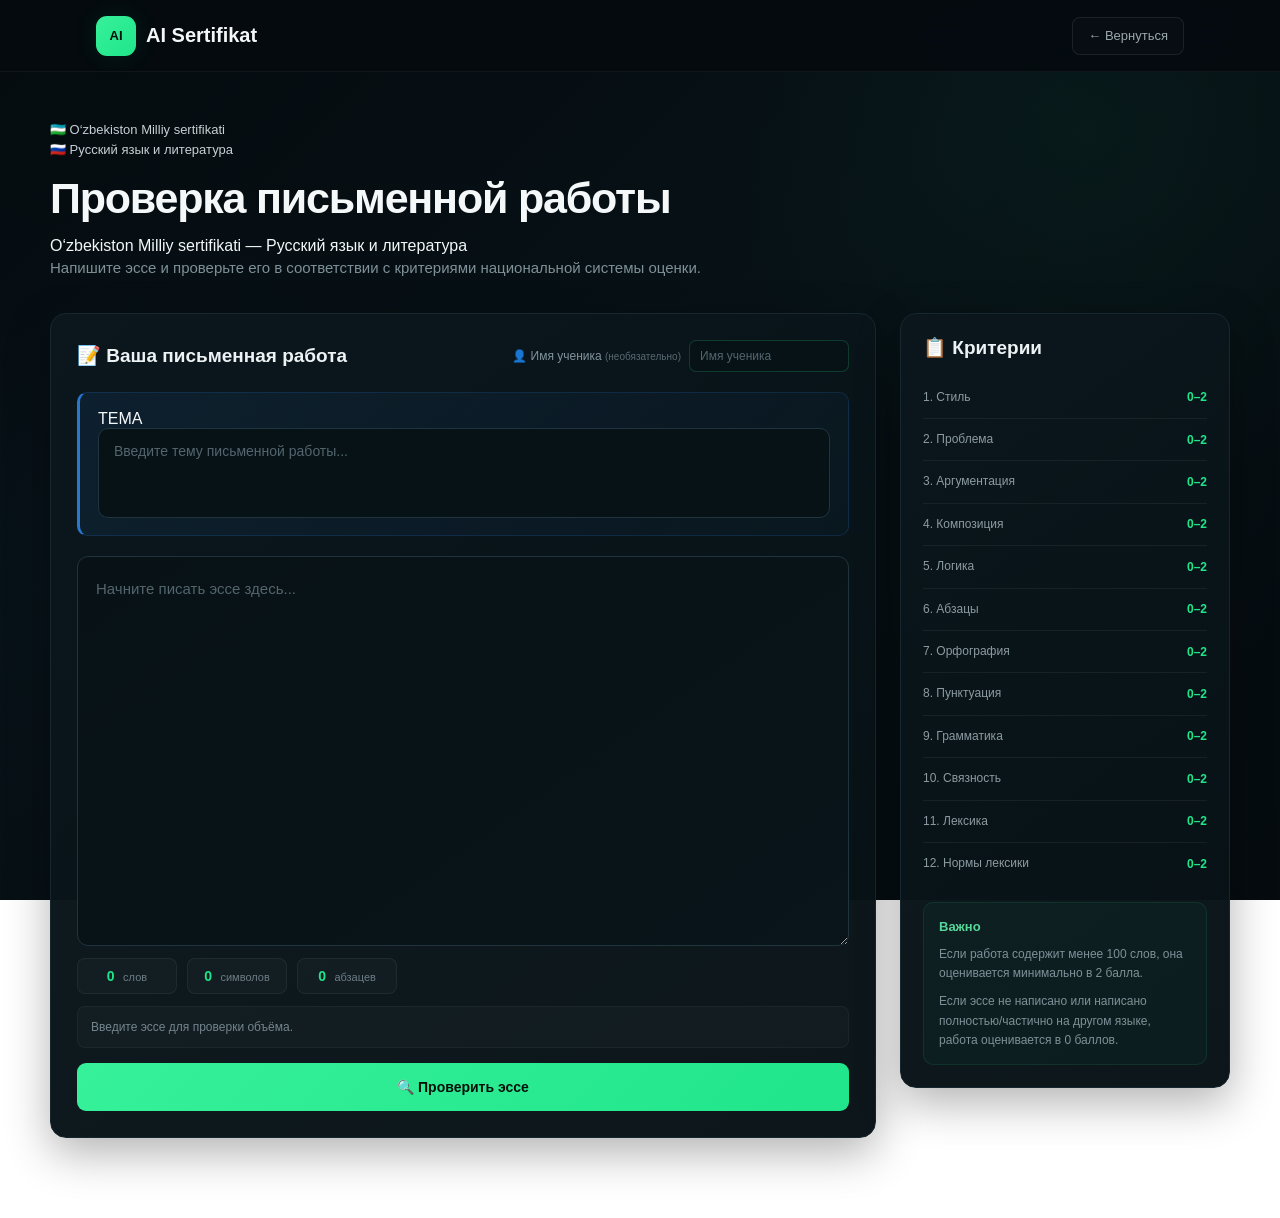
==== frontend/html/rus-esse.html @ bfbdf6fa "Initial AI Sertifikat project" ====
<!DOCTYPE html>
<html lang="ru">

<head>
    <meta charset="UTF-8">
    <meta name="viewport" content="width=device-width, initial-scale=1.0">

    <title>Проверка эссе — Русский язык и литература</title>

    <link rel="stylesheet" href="../css/rus-esse.css">
</head>

<body>

<header class="header">

    <div class="logo">
        <div class="logo-icon">AI</div>
        <span>AI Sertifikat</span>
    </div>

    <a href="index.html" class="back-btn">
        ← Вернуться
    </a>

</header>


<main class="container">

    <!-- ================= TITLE ================= -->

    <section class="page-title">

        <div class="subject-badge">
            🇺🇿 О‘zbekiston Milliy sertifikati
            <br>
            🇷🇺 Русский язык и литература
        </div>

        <h1>Проверка письменной работы</h1>
        <p class="exam-subtitle">
            О‘zbekiston Milliy sertifikati — Русский язык и литература
        </p>

        <p class="subtitle">
            Напишите эссе и проверьте его в соответствии
            с критериями национальной системы оценки.
        </p>

    </section>


    <div class="content">


        <!-- ================= LEFT ================= -->

        <section>

            <div class="card">

                <!-- HEADER -->

                <div class="essay-header">

                    <h2 class="card-title">
                        📝 Ваша письменная работа
                    </h2>

                    <!-- STUDENT NAME -->

                    <div class="student-field">

                        <label for="studentName">
                            👤 Имя ученика
                            <span>(необязательно)</span>
                        </label>

                        <input
                                type="text"
                                id="studentName"
                                placeholder="Имя ученика"
                                maxlength="150"
                        >

                    </div>

                </div>


                <!-- ================= ТЕМА ================= -->

                <div class="topic-box">
                    <label for="essayTopic">ТЕМА</label>

                    <textarea
                            id="essayTopic"
                            class="topic-input"
                            placeholder="Введите тему письменной работы..."
                            rows="2"
                            maxlength="500"
                    ></textarea>
                </div>


                <!-- ================= ESSAY ================= -->

                <textarea
                        id="essayText"
                        placeholder="Начните писать эссе здесь..."
                        maxlength="20000"
                ></textarea>


                <!-- ================= COUNTERS ================= -->

                <div class="counters">

                    <div class="counter">

                        <span id="wordCount">
                            0
                        </span>

                        <small>
                            слов
                        </small>

                    </div>


                    <div class="counter">

                        <span id="charCount">
                            0
                        </span>

                        <small>
                            символов
                        </small>

                    </div>


                    <div class="counter">

                        <span id="paragraphCount">
                            0
                        </span>

                        <small>
                            абзацев
                        </small>

                    </div>

                </div>


                <!-- ================= REQUIREMENT ================= -->

                <div
                        id="wordStatus"
                        class="word-status neutral"
                >
                    Введите эссе для проверки объёма.
                </div>


                <!-- ================= BUTTON ================= -->

                <button
                        class="check-btn"
                        onclick="checkEssay()"
                >
                    🔍 Проверить эссе
                </button>

            </div>


            <!-- ================= RESULT ================= -->

            <div
                    class="card result"
                    id="result"
            >

                <h2 class="card-title">
                    📊 Результат проверки
                </h2>


                <!-- ================= SCORE ================= -->

                <div class="result-score">

                    <div>

                        <div class="score-label">
                            Балл за письменную работу
                        </div>

                        <div class="score-number">

            <span id="totalScore">
                —
            </span>

                            <span class="score-max">
                / 24
            </span>

                        </div>

                        <div class="official-score">

                            <div class="official-score-item">
                                <span>75-балльная шкала</span>
                                <strong id="score75">— / 75</strong>
                            </div>

                            <div class="official-score-item">
                                <span>Уровень</span>
                                <strong id="scoreLevel">—</strong>
                            </div>

                        </div>

                    </div>


                    <div class="success-icon">
                        ✓
                    </div>

                </div>

                <!-- ================= CRITERIA ================= -->

                <div class="criteria-result">

                    <div class="result-item">
                        <span>
                            1. Стиль изложения
                        </span>

                        <strong>
                            — / 2
                        </strong>
                    </div>


                    <div class="result-item">
                        <span>
                            2. Раскрытие проблемы
                        </span>

                        <strong>
                            — / 2
                        </strong>
                    </div>


                    <div class="result-item">
                        <span>
                            3. Аргументация и личное мнение
                        </span>

                        <strong>
                            — / 2
                        </strong>
                    </div>


                    <div class="result-item">
                        <span>
                            4. Композиция
                        </span>

                        <strong>
                            — / 2
                        </strong>
                    </div>


                    <div class="result-item">
                        <span>
                            5. Логика и связность
                        </span>

                        <strong>
                            — / 2
                        </strong>
                    </div>


                    <div class="result-item">
                        <span>
                            6. Абзацное членение
                        </span>

                        <strong>
                            — / 2
                        </strong>
                    </div>


                    <div class="result-item">
                        <span>
                            7. Орфография
                        </span>

                        <strong>
                            — / 2
                        </strong>
                    </div>


                    <div class="result-item">
                        <span>
                            8. Пунктуация
                        </span>

                        <strong>
                            — / 2
                        </strong>
                    </div>


                    <div class="result-item">
                        <span>
                            9. Грамматические нормы
                        </span>

                        <strong>
                            — / 2
                        </strong>
                    </div>


                    <div class="result-item">
                        <span>
                            10. Грамматическая связность
                        </span>

                        <strong>
                            — / 2
                        </strong>
                    </div>


                    <div class="result-item">
                        <span>
                            11. Лексические нормы
                        </span>

                        <strong>
                            — / 2
                        </strong>
                    </div>


                    <div class="result-item">
                        <span>
                            12. Ненормативная / разговорная лексика
                        </span>

                        <strong>
                            — / 2
                        </strong>
                    </div>

                </div>


                <!-- ================= REVIEW ================= -->

                <div class="review-box">

                    <h3>
                        💬 Рецензия
                    </h3>

                    <p id="reviewText">
                        После подключения AI здесь появится
                        подробная рецензия на вашу работу.
                    </p>

                </div>
                <div class="essay-review-section">
                    <h3>📝 Эссе с выделенными ошибками</h3>

                    <div id="highlightedEssay" class="highlighted-essay"></div>
                </div>

                <!-- ================= ERRORS ================= -->

                <div class="errors-section">

                    <h3>
                        ⚠️ Ошибки
                    </h3>

                    <div id="errorsList"></div>

                </div>


                <!-- ================= RECOMMENDATIONS ================= -->

                <div class="recommendations-section">

                    <h3>
                        💡 Рекомендации
                    </h3>

                    <div id="recommendationsList"></div>

                </div>

            </div>

        </section>


        <!-- ================= RIGHT ================= -->

        <aside>

            <div class="card">

                <h2 class="card-title">
                    📋 Критерии
                </h2>


                <div class="criteria">

                    <div class="criterion">
                        <span>1. Стиль</span>
                        <strong>0–2</strong>
                    </div>


                    <div class="criterion">
                        <span>2. Проблема</span>
                        <strong>0–2</strong>
                    </div>


                    <div class="criterion">
                        <span>3. Аргументация</span>
                        <strong>0–2</strong>
                    </div>


                    <div class="criterion">
                        <span>4. Композиция</span>
                        <strong>0–2</strong>
                    </div>


                    <div class="criterion">
                        <span>5. Логика</span>
                        <strong>0–2</strong>
                    </div>


                    <div class="criterion">
                        <span>6. Абзацы</span>
                        <strong>0–2</strong>
                    </div>


                    <div class="criterion">
                        <span>7. Орфография</span>
                        <strong>0–2</strong>
                    </div>


                    <div class="criterion">
                        <span>8. Пунктуация</span>
                        <strong>0–2</strong>
                    </div>


                    <div class="criterion">
                        <span>9. Грамматика</span>
                        <strong>0–2</strong>
                    </div>


                    <div class="criterion">
                        <span>10. Связность</span>
                        <strong>0–2</strong>
                    </div>


                    <div class="criterion">
                        <span>11. Лексика</span>
                        <strong>0–2</strong>
                    </div>


                    <div class="criterion">
                        <span>12. Нормы лексики</span>
                        <strong>0–2</strong>
                    </div>

                </div>


                <!-- ================= INFO ================= -->

                <div class="info-box">

                    <strong>
                        Важно
                    </strong>

                    <p>
                        Если работа содержит менее 100 слов,
                        она оценивается минимально в 2 балла.
                    </p>

                    <p>
                        Если эссе не написано или написано
                        полностью/частично на другом языке,
                        работа оценивается в 0 баллов.
                    </p>

                </div>

            </div>

        </aside>

    </div>

</main>


<script src="../js/rus-esse.js"></script>

</body>

</html>
---- frontend/css/rus-esse.css ----
/* =========================================================
   AI SERTIFIKAT
   RUS TILI ESSE
   O'ZBEKISTON MILLIY SERTIFIKATI
========================================================= */


/* =========================================================
   RESET
========================================================= */

* {
    margin: 0;
    padding: 0;
    box-sizing: border-box;
}


/* =========================================================
   VARIABLES
========================================================= */

:root {

    --bg-main: #050b0f;
    --bg-secondary: #071116;
    --bg-card: #0a171d;
    --bg-card-2: #0c1a20;
    --bg-input: #071217;

    --green: #20e58b;
    --green-light: #36f19a;
    --green-dark: #14bd70;
    --green-soft: rgba(32, 229, 139, 0.08);

    --blue: #2878d0;
    --blue-light: #4b9af0;
    --blue-soft: rgba(40, 120, 208, 0.10);

    --red: #ff5368;
    --red-soft: rgba(255, 83, 104, 0.10);

    --yellow: #e6bd62;
    --yellow-soft: rgba(230, 189, 98, 0.08);

    --text-main: #f4f7f8;
    --text-secondary: #a1afb5;
    --text-muted: #718189;
    --text-dark: #53636a;

    --border: #17272f;
    --border-light: #223841;

    --shadow:
        0 15px 45px rgba(0, 0, 0, 0.30);
}


/* =========================================================
   BODY
========================================================= */

html {
    scroll-behavior: smooth;
}

body {

    min-height: 100vh;

    font-family:
        Inter,
        Arial,
        Helvetica,
        sans-serif;

    color: var(--text-main);

    background:

        radial-gradient(
            circle at 85% 15%,
            rgba(32, 229, 139, 0.045),
            transparent 28%
        ),

        radial-gradient(
            circle at 10% 60%,
            rgba(40, 120, 208, 0.035),
            transparent 30%
        ),

        linear-gradient(
            135deg,
            #050b0f 0%,
            #071116 50%,
            #050b0f 100%
        );

    background-attachment: fixed;
}


/* =========================================================
   HEADER
========================================================= */

.header {

    height: 72px;

    display: flex;

    align-items: center;

    justify-content: space-between;

    padding: 0 7.5%;

    background:
        rgba(5, 11, 15, 0.96);

    border-bottom:
        1px solid rgba(255, 255, 255, 0.05);

    backdrop-filter: blur(14px);

    position: sticky;

    top: 0;

    z-index: 1000;
}


/* =========================================================
   LOGO
========================================================= */

.logo {

    display: flex;

    align-items: center;

    gap: 10px;

    color: var(--text-main);

    font-size: 20px;

    font-weight: 700;

    text-decoration: none;
}


.logo-icon {

    width: 40px;
    height: 40px;

    display: flex;

    align-items: center;
    justify-content: center;

    border-radius: 11px;

    background:
        linear-gradient(
            135deg,
            var(--green-light),
            var(--green)
        );

    color: #03110a;

    font-size: 13px;

    font-weight: 900;

    box-shadow:
        0 0 25px rgba(32, 229, 139, 0.10);
}


/* =========================================================
   BACK BUTTON
========================================================= */

.back-btn {

    height: 38px;

    display: inline-flex;

    align-items: center;

    justify-content: center;

    padding: 0 15px;

    border:
        1px solid rgba(255, 255, 255, 0.08);

    border-radius: 8px;

    color: #9aa9af;

    background:
        rgba(255, 255, 255, 0.015);

    text-decoration: none;

    font-size: 13px;

    transition: all 0.2s ease;
}


.back-btn:hover {

    color: var(--text-main);

    border-color:
        rgba(32, 229, 139, 0.30);

    background:
        rgba(32, 229, 139, 0.04);

    transform: translateY(-1px);
}


/* =========================================================
   MAIN CONTAINER
========================================================= */

.container {

    width: min(
        1180px,
        calc(100% - 48px)
    );

    margin: 0 auto;

    padding-top: 48px;

    padding-bottom: 80px;
}


/* =========================================================
   PAGE TITLE
========================================================= */

.page-title {

    margin-bottom: 32px;
}


/* =========================================================
   BADGE
========================================================= */

.badge,
.subject-badge {

    display: inline-flex;

    flex-direction: column;

    gap: 2px;

    margin-bottom: 15px;

    color: #c6d0d4;

    font-size: 13px;

    font-weight: 500;

    line-height: 1.5;
}


/* =========================================================
   PAGE TITLE H1
========================================================= */

.page-title h1 {

    color: #f5f8f9;

    font-size: clamp(
        34px,
        4vw,
        43px
    );

    line-height: 1.15;

    font-weight: 750;

    letter-spacing: -1.2px;

    margin-bottom: 14px;
}


/* =========================================================
   SUBTITLE
========================================================= */

.page-title .subtitle,
.subtitle {

    max-width: 760px;

    color: #7e9098;

    font-size: 15px;

    line-height: 1.7;
}


/* =========================================================
   CONTENT
========================================================= */

.content {

    display: grid;

    grid-template-columns:
        minmax(0, 1fr)
        330px;

    gap: 24px;

    align-items: start;
}


/* =========================================================
   CARD
========================================================= */

.card {

    background:

        linear-gradient(
            145deg,
            rgba(11, 23, 29, 0.98),
            rgba(7, 17, 22, 0.98)
        );

    border:
        1px solid var(--border);

    border-radius: 16px;

    padding: 26px;

    box-shadow:
        var(--shadow);
}


/* =========================================================
   ESSAY HEADER
========================================================= */

.essay-header {

    display: flex;

    align-items: center;

    justify-content: space-between;

    gap: 20px;

    margin-bottom: 20px;
}


/* =========================================================
   CARD TITLE
========================================================= */

.card-title {

    display: flex;

    align-items: center;

    gap: 8px;

    color: #edf2f4;

    font-size: 19px;

    line-height: 1.3;

    font-weight: 650;
}


/* =========================================================
   STUDENT FIELD
========================================================= */

.student-field {

    display: flex;

    align-items: center;

    gap: 8px;

    flex-shrink: 0;
}


.student-field label {

    color: #82939b;

    font-size: 12px;

    white-space: nowrap;
}


.student-field label span {

    color: #596970;

    font-size: 10px;
}


.student-field input {

    width: 160px;

    height: 32px;

    padding: 0 10px;

    background:
        #071217;

    border:
        1px solid rgba(54, 241, 154, 0.18);

    border-radius: 7px;

    outline: none;

    color: #f4f7f8;

    font-family: inherit;

    font-size: 12px;

    transition: all 0.2s ease;
}


.student-field input::placeholder {

    color: #53656d;
}


.student-field input:hover {

    border-color:
        rgba(54, 241, 154, 0.30);
}


.student-field input:focus {

    border-color:
        var(--green);

    box-shadow:
        0 0 0 3px
        rgba(54, 241, 154, 0.05);
}


/* =========================================================
   TOPIC BOX
========================================================= */

.topic-box {

    position: relative;

    margin-bottom: 20px;

    padding: 17px 18px;

    background:

        linear-gradient(
            135deg,
            rgba(40, 120, 208, 0.10),
            rgba(40, 120, 208, 0.035)
        );

    border:
        1px solid rgba(40, 120, 208, 0.18);

    border-left:
        3px solid var(--blue);

    border-radius: 10px;
}


/* =========================================================
   TOPIC LABEL
========================================================= */

.topic-label {

    margin-bottom: 8px;

    color: #5fa7ed;

    font-size: 10px;

    font-weight: 800;

    letter-spacing: 1px;
}


/* =========================================================
   TOPIC TEXT
========================================================= */

.topic-text {

    color: #c6d0d4;

    font-size: 15px;

    line-height: 1.65;
}


/* =========================================================
   TEXTAREA
========================================================= */

textarea {

    display: block;

    width: 100%;

    min-height: 390px;

    padding: 18px;

    resize: vertical;

    background:

        linear-gradient(
            145deg,
            #071116,
            #09151a
        );

    border:
        1px solid #20343d;

    border-radius: 11px;

    outline: none;

    color: #e8edef;

    font-family:
        Inter,
        Arial,
        Helvetica,
        sans-serif;

    font-size: 15px;

    line-height: 1.8;

    transition:
        border 0.2s ease,
        box-shadow 0.2s ease;
}


textarea::placeholder {

    color: #53656d;
}


textarea:hover {

    border-color:
        #2b4653;
}


textarea:focus {

    border-color:
        rgba(32, 229, 139, 0.55);

    box-shadow:

        0 0 0 3px
        rgba(32, 229, 139, 0.045),

        0 0 25px
        rgba(32, 229, 139, 0.025);
}

/* =========================================================
   TOPIC INPUT — 3 QATOR
========================================================= */

.topic-input {
    width: 100%;
    height: 90px;
    min-height: 90px;
    max-height: 90px;

    padding: 12px 15px;

    resize: none;

    background:
        #071217;

    border:
        1px solid #20343d;

    border-radius: 10px;

    outline: none;

    color: #e8edef;

    font-family:
        Inter,
        Arial,
        Helvetica,
        sans-serif;

    font-size: 14px;

    line-height: 1.55;

    transition:
        border 0.2s ease,
        box-shadow 0.2s ease;
}

.topic-input::placeholder {
    color: #53656d;
}

.topic-input:hover {
    border-color:
        #2b4653;
}

.topic-input:focus {
    border-color:
        rgba(40, 120, 208, 0.75);

    box-shadow:
        0 0 0 3px
        rgba(40, 120, 208, 0.07);
}


/* =========================================================
   COUNTERS
========================================================= */

.counters {

    display: flex;

    align-items: center;

    gap: 10px;

    margin-top: 12px;
}


.counter {

    min-width: 100px;

    padding: 8px 12px;

    background:
        rgba(255, 255, 255, 0.025);

    border:
        1px solid rgba(255, 255, 255, 0.055);

    border-radius: 8px;

    text-align: center;
}


.counter span {

    color: var(--green);

    font-size: 14px;

    font-weight: 700;
}


.counter small {

    margin-left: 4px;

    color: #6c7d84;

    font-size: 11px;
}


/* =========================================================
   WORD STATUS
========================================================= */

.word-status {

    margin-top: 12px;

    padding: 11px 13px;

    border-radius: 8px;

    font-size: 12px;

    line-height: 1.5;
}


.word-status.neutral {

    color: #74858d;

    background:
        rgba(255, 255, 255, 0.025);

    border:
        1px solid rgba(255, 255, 255, 0.04);
}


.word-status.warning {

    color: var(--yellow);

    background:
        var(--yellow-soft);

    border:
        1px solid rgba(230, 189, 98, 0.15);
}


.word-status.success {

    color: #65da9a;

    background:
        rgba(32, 229, 139, 0.045);

    border:
        1px solid rgba(32, 229, 139, 0.11);
}


/* =========================================================
   CHECK BUTTON
========================================================= */

.check-btn {

    width: 100%;

    height: 48px;

    margin-top: 15px;

    border: none;

    border-radius: 9px;

    background:

        linear-gradient(
            135deg,
            var(--green-light),
            var(--green)
        );

    color: #03110a;

    font-family: inherit;

    font-size: 14px;

    font-weight: 750;

    cursor: pointer;

    transition:
        transform 0.2s ease,
        box-shadow 0.2s ease,
        opacity 0.2s ease;
}


.check-btn:hover {

    transform: translateY(-1px);

    box-shadow:
        0 8px 25px
        rgba(32, 229, 139, 0.14);
}


.check-btn:active {

    transform: translateY(0);
}


.check-btn:disabled {

    opacity: 0.55;

    cursor: wait;

    transform: none;

    box-shadow: none;
}


/* =========================================================
   RIGHT CRITERIA CARD
========================================================= */

.content > aside .card {

    padding: 22px;

    position: sticky;

    top: 88px;
}


/* =========================================================
   CRITERIA
========================================================= */

.criteria {

    margin-top: 16px;
}


.criterion {

    display: flex;

    align-items: center;

    justify-content: space-between;

    gap: 12px;

    padding: 12px 0;

    border-bottom:
        1px solid rgba(255, 255, 255, 0.055);
}


.criterion:last-child {

    border-bottom: none;
}


.criterion span {

    color: #8c9ba1;

    font-size: 12px;

    line-height: 1.45;
}


.criterion strong {

    color: var(--green);

    font-size: 12px;

    font-weight: 700;

    white-space: nowrap;
}


/* =========================================================
   INFO BOX
========================================================= */

.info-box {

    margin-top: 18px;

    padding: 14px 15px;

    background:
        rgba(32, 229, 139, 0.035);

    border:
        1px solid rgba(32, 229, 139, 0.10);

    border-radius: 10px;

    color: #7f9198;

    font-size: 12px;

    line-height: 1.6;
}


.info-box strong {

    display: block;

    margin-bottom: 7px;

    color: #55d99b;

    font-size: 13px;
}


.info-box p + p {

    margin-top: 9px;
}


/* =========================================================
   RESULT
========================================================= */

.result {

    display: none;

    margin-top: 24px;
}


.result.show {

    display: block;

    animation:
        resultShow 0.35s ease;
}


@keyframes resultShow {

    from {

        opacity: 0;

        transform:
            translateY(10px);
    }

    to {

        opacity: 1;

        transform:
            translateY(0);
    }
}


/* =========================================================
   RESULT SCORE
========================================================= */

.result-score {

    display: flex;

    align-items: center;

    justify-content: space-between;

    gap: 20px;

    padding: 21px;

    margin-bottom: 16px;

    background:

        linear-gradient(
            135deg,
            rgba(32, 229, 139, 0.09),
            rgba(32, 229, 139, 0.025)
        );

    border:
        1px solid rgba(32, 229, 139, 0.18);

    border-radius: 12px;
}


/* =========================================================
   SCORE LABEL
========================================================= */

.score-label {

    margin-bottom: 5px;

    color: #758982;

    font-size: 13px;
}


/* =========================================================
   SCORE NUMBER
========================================================= */

.score-number {

    color: var(--green);

    font-size: 38px;

    font-weight: 800;

    line-height: 1.1;
}


.score-max {

    color: #647873;

    font-size: 19px;

    font-weight: 500;
}


/* =========================================================
   OFFICIAL SCORE 75
========================================================= */

.official-score {

    display: flex;

    flex-wrap: wrap;

    gap: 10px;

    margin-top: 13px;
}


.official-score-item {

    display: flex;

    flex-direction: column;

    gap: 3px;

    min-width: 120px;

    padding: 8px 11px;

    background:
        rgba(255, 255, 255, 0.025);

    border:
        1px solid rgba(255, 255, 255, 0.055);

    border-radius: 7px;
}


.official-score-item span {

    color: #66777e;

    font-size: 10px;

    text-transform: uppercase;

    letter-spacing: 0.4px;
}


.official-score-item strong {

    color: #dce5e8;

    font-size: 13px;
}


/* =========================================================
   SUCCESS ICON
========================================================= */

.success-icon {

    width: 44px;
    height: 44px;

    display: flex;

    align-items: center;
    justify-content: center;

    border-radius: 50%;

    color: var(--green);

    background:
        rgba(32, 229, 139, 0.08);

    border:
        1px solid rgba(32, 229, 139, 0.15);

    font-size: 22px;

    font-weight: 700;
}


/* =========================================================
   CRITERIA RESULT
========================================================= */

.criteria-result {

    margin-top: 10px;
}


.result-item {

    display: flex;

    align-items: center;

    justify-content: space-between;

    gap: 20px;

    padding: 13px 0;

    border-bottom:
        1px solid #17272f;
}


.result-item:last-child {

    border-bottom: none;
}


.result-item span {

    color: #8b9aa1;

    font-size: 14px;

    line-height: 1.45;
}


.result-item strong {

    color: var(--green);

    font-size: 14px;

    white-space: nowrap;
}


/* =========================================================
   CRITERION REASON
========================================================= */

.criterion-reason {

    margin-top: 10px;

    padding: 10px 12px;

    border-radius: 8px;

    background:
        rgba(255, 255, 255, 0.025);

    border:
        1px solid rgba(255, 255, 255, 0.04);

    color: #91a0a7;

    font-size: 13px;

    line-height: 1.55;
}


/* =========================================================
   REVIEW BOX
========================================================= */

.review-box {

    margin-top: 20px;

    padding: 17px;

    background:
        #0c171c;

    border:
        1px solid #1a2b33;

    border-radius: 11px;
}


.review-box h3 {

    margin-bottom: 9px;

    color: #aab6bb;

    font-size: 15px;
}


.review-box p {

    color: #788990;

    font-size: 13px;

    line-height: 1.7;
}


/* =========================================================
   ERRORS SECTION
========================================================= */

.errors-section,
.errors-box {

    margin-top: 18px;

    padding: 17px;

    background:
        #0c171c;

    border:
        1px solid rgba(255, 83, 104, 0.12);

    border-radius: 11px;
}


.errors-section h3,
.errors-box h3 {

    margin-bottom: 12px;

    color: #d7dfe2;

    font-size: 15px;
}


/* =========================================================
   ERROR ITEM
========================================================= */

.error-item {

    padding: 12px 0;

    border-bottom:
        1px solid rgba(255, 255, 255, 0.055);
}


.error-item:last-child {

    border-bottom: none;
}


.error-type {

    display: inline-block;

    margin-bottom: 6px;

    color: #ff687b;

    font-size: 11px;

    font-weight: 700;

    text-transform: uppercase;
}


.error-fragment {

    color: #ff7b8b;

    font-size: 13px;

    line-height: 1.5;
}


.error-correction {

    margin-top: 4px;

    color: #65da9a;

    font-size: 13px;

    line-height: 1.5;
}


.error-explanation {

    margin-top: 5px;

    color: #7c8c93;

    font-size: 12px;

    line-height: 1.5;
}


/* =========================================================
   ESSAY REVIEW
========================================================= */

.essay-review-section {

    margin-top: 18px;

    padding: 17px;

    background:
        #071116;

    border:
        1px solid rgba(54, 241, 154, 0.08);

    border-radius: 11px;
}


.essay-review-section h3 {

    margin-bottom: 12px;

    color: #e1e8eb;

    font-size: 15px;

    font-weight: 650;
}


/* =========================================================
   HIGHLIGHTED ESSAY
========================================================= */

.highlighted-essay {

    padding: 17px;

    background:
        rgba(255, 255, 255, 0.018);

    border:
        1px solid rgba(255, 255, 255, 0.05);

    border-radius: 9px;

    color: #cbd5d9;

    font-size: 14px;

    line-height: 1.8;

    white-space: pre-wrap;

    word-break: break-word;
}


/* =========================================================
   ESSAY ERROR
========================================================= */

.essay-error {

    color: #ff7777;

    text-decoration-line: underline;

    text-decoration-style: wavy;

    text-decoration-color: #ff3d4f;

    text-decoration-thickness: 2px;

    cursor: pointer;

    background:
        rgba(255, 61, 79, 0.07);

    border-radius: 3px;

    padding: 1px 2px;

    transition: all 0.2s ease;
}


.essay-error:hover {

    color: #ff9b9b;

    background:
        rgba(255, 61, 79, 0.15);
}


/* =========================================================
   ERROR POPUP
========================================================= */

.essay-error-popup {

    position: absolute;

    z-index: 9999;

    width: 270px;

    padding: 12px 14px;

    background:
        #0b171d;

    border:
        1px solid rgba(255, 61, 79, 0.35);

    border-radius: 9px;

    box-shadow:
        0 10px 30px
        rgba(0, 0, 0, 0.45);

    font-size: 13px;
}


.popup-wrong {

    margin-bottom: 5px;

    color: #ff7777;
}


.popup-correct {

    margin-bottom: 5px;

    color: #65d99a;
}


.popup-explanation {

    color: #8fa0a8;

    font-size: 12px;

    line-height: 1.45;
}


/* =========================================================
   RECOMMENDATIONS
========================================================= */

.recommendations-section {

    margin-top: 18px;

    padding: 16px;

    border-radius: 10px;

    background:
        #071116;

    border:
        1px solid rgba(54, 241, 154, 0.10);
}


.recommendations-section h3 {

    margin-bottom: 9px;

    color: #e1e8eb;

    font-size: 15px;

    font-weight: 650;
}


.recommendation-item {

    padding: 6px 0;

    color: #8fa0a8;

    font-size: 13px;

    line-height: 1.55;
}


/* =========================================================
   SCROLLBAR
========================================================= */

::-webkit-scrollbar {

    width: 9px;
}


::-webkit-scrollbar-track {

    background:
        #071015;
}


::-webkit-scrollbar-thumb {

    background:
        #20343e;

    border-radius: 20px;
}


::-webkit-scrollbar-thumb:hover {

    background:
        #2d4855;
}


/* =========================================================
   TEXT SELECTION
========================================================= */

::selection {

    background:
        rgba(32, 229, 139, 0.25);

    color:
        #eafff5;
}


/* =========================================================
   RESPONSIVE — TABLET
========================================================= */

@media (max-width: 950px) {

    .header {

        padding: 0 5%;
    }

    .container {

        width:
            calc(100% - 32px);

        padding-top: 36px;
    }

    .content {

        grid-template-columns: 1fr;
    }

    .content > aside .card {

        position: static;
    }

    .criteria {

        display: grid;

        grid-template-columns:
            repeat(2, 1fr);

        column-gap: 25px;
    }
}


/* =========================================================
   RESPONSIVE — MOBILE
========================================================= */

@media (max-width: 650px) {

    .header {

        height: 62px;

        padding:
            0 16px;
    }

    .logo {

        font-size: 17px;
    }

    .logo-icon {

        width: 34px;
        height: 34px;

        border-radius: 9px;
    }

    .back-btn {

        height: 34px;

        padding:
            0 10px;

        font-size: 11px;
    }

    .container {

        width:
            calc(100% - 24px);

        padding-top: 28px;

        padding-bottom: 50px;
    }

    .page-title {

        margin-bottom: 24px;
    }

    .page-title h1 {

        font-size: 29px;

        letter-spacing: -0.7px;
    }

    .page-title .subtitle {

        font-size: 13px;
    }

    .badge,
    .subject-badge {

        font-size: 12px;
    }

    .card {

        padding: 18px;

        border-radius: 13px;
    }

    .essay-header {

        flex-direction: column;

        align-items: flex-start;

        gap: 13px;
    }

    .card-title {

        font-size: 17px;
    }

    .student-field {

        width: 100%;
    }

    .student-field label {

        font-size: 11px;
    }

    .student-field input {

        flex: 1;

        width: auto;
    }

    .topic-box {

        padding: 14px;

        margin-bottom: 15px;
    }

    .topic-text {

        font-size: 13px;
    }

    textarea {

        min-height: 280px;

        padding: 14px;

        font-size: 14px;
    }

    .topic-input {
        height: 90px;
        min-height: 90px;
        max-height: 90px;
        padding: 12px 14px;
        font-size: 13px;
    }

    .counters {

        display: grid;

        grid-template-columns:
            repeat(3, 1fr);

        gap: 6px;
    }

    .counter {

        min-width: 0;

        padding:
            8px 5px;
    }

    .counter span {

        font-size: 13px;
    }

    .counter small {

        display: block;

        margin: 2px 0 0;

        font-size: 9px;
    }

    .criteria {

        grid-template-columns: 1fr;
    }

    .result-score {

        align-items: flex-start;

        padding: 17px;
    }

    .score-number {

        font-size: 32px;
    }

    .official-score {

        flex-direction: column;
    }

    .official-score-item {

        width: 100%;
    }

    .success-icon {

        width: 38px;
        height: 38px;

        font-size: 19px;
    }

    .result-item {

        align-items: flex-start;

        flex-direction: column;

        gap: 5px;
    }

    .essay-error-popup {

        width: min(
            270px,
            calc(100vw - 40px)
        );
    }
}


/* =========================================================
   VERY SMALL SCREEN
========================================================= */

@media (max-width: 400px) {

    .page-title h1 {

        font-size: 26px;
    }

    .counters {

        grid-template-columns: 1fr;
    }

    .counter {

        display: flex;

        align-items: center;

        justify-content: space-between;
    }

    .counter small {

        display: inline;

        margin: 0;
    }
}
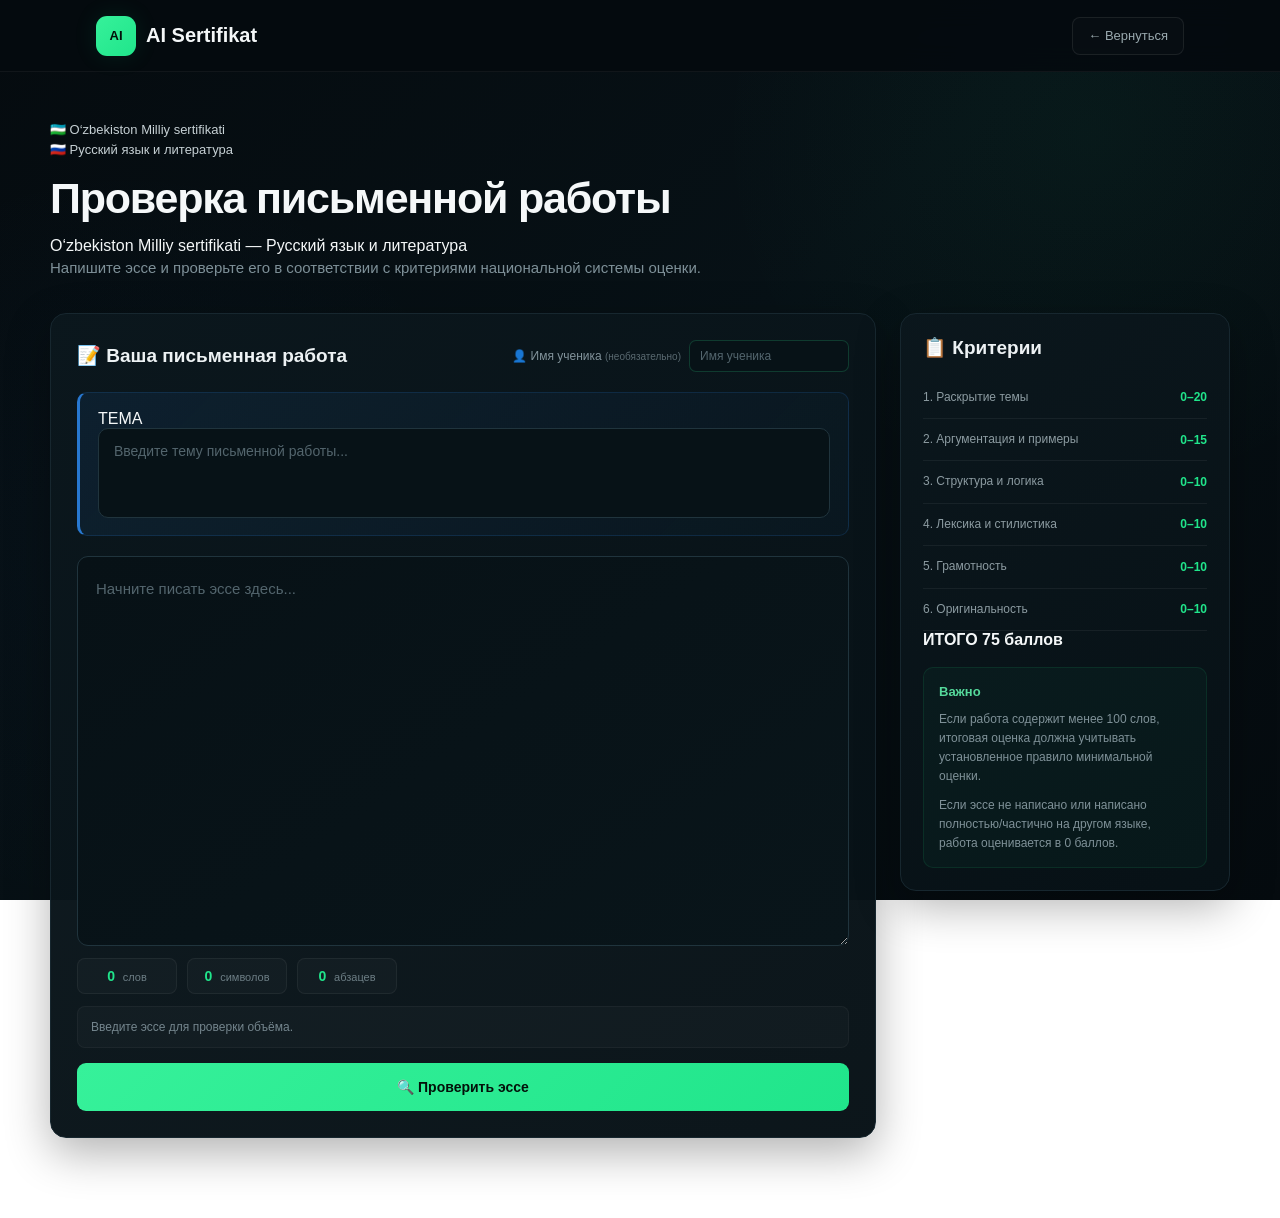
==== commit aa3d4759: "Update AI essay checker to 75 point system" ====
--- a/frontend/html/rus-esse.html
+++ b/frontend/html/rus-esse.html
@@ -33,14 +33,15 @@
     <section class="page-title">
 
         <div class="subject-badge">
-            🇺🇿 О‘zbekiston Milliy sertifikati
+            🇺🇿 O‘zbekiston Milliy sertifikati
             <br>
             🇷🇺 Русский язык и литература
         </div>
 
         <h1>Проверка письменной работы</h1>
+
         <p class="exam-subtitle">
-            О‘zbekiston Milliy sertifikati — Русский язык и литература
+            O‘zbekiston Milliy sertifikati — Русский язык и литература
         </p>
 
         <p class="subtitle">
@@ -53,7 +54,6 @@
 
     <div class="content">
 
-
         <!-- ================= LEFT ================= -->
 
         <section>
@@ -67,6 +67,7 @@
                     <h2 class="card-title">
                         📝 Ваша письменная работа
                     </h2>
+
 
                     <!-- STUDENT NAME -->
 
@@ -78,10 +79,10 @@
                         </label>
 
                         <input
-                                type="text"
-                                id="studentName"
-                                placeholder="Имя ученика"
-                                maxlength="150"
+                            type="text"
+                            id="studentName"
+                            placeholder="Имя ученика"
+                            maxlength="150"
                         >
 
                     </div>
@@ -92,24 +93,28 @@
                 <!-- ================= ТЕМА ================= -->
 
                 <div class="topic-box">
-                    <label for="essayTopic">ТЕМА</label>
+
+                    <label for="essayTopic">
+                        ТЕМА
+                    </label>
 
                     <textarea
-                            id="essayTopic"
-                            class="topic-input"
-                            placeholder="Введите тему письменной работы..."
-                            rows="2"
-                            maxlength="500"
+                        id="essayTopic"
+                        class="topic-input"
+                        placeholder="Введите тему письменной работы..."
+                        rows="2"
+                        maxlength="500"
                     ></textarea>
+
                 </div>
 
 
                 <!-- ================= ESSAY ================= -->
 
                 <textarea
-                        id="essayText"
-                        placeholder="Начните писать эссе здесь..."
-                        maxlength="20000"
+                    id="essayText"
+                    placeholder="Начните писать эссе здесь..."
+                    maxlength="20000"
                 ></textarea>
 
 
@@ -161,8 +166,8 @@
                 <!-- ================= REQUIREMENT ================= -->
 
                 <div
-                        id="wordStatus"
-                        class="word-status neutral"
+                    id="wordStatus"
+                    class="word-status neutral"
                 >
                     Введите эссе для проверки объёма.
                 </div>
@@ -171,8 +176,8 @@
                 <!-- ================= BUTTON ================= -->
 
                 <button
-                        class="check-btn"
-                        onclick="checkEssay()"
+                    class="check-btn"
+                    onclick="checkEssay()"
                 >
                     🔍 Проверить эссе
                 </button>
@@ -183,8 +188,8 @@
             <!-- ================= RESULT ================= -->
 
             <div
-                    class="card result"
-                    id="result"
+                class="card result"
+                id="result"
             >
 
                 <h2 class="card-title">
@@ -204,26 +209,47 @@
 
                         <div class="score-number">
 
-            <span id="totalScore">
-                —
-            </span>
+                            <span id="totalScore">
+                                —
+                            </span>
 
                             <span class="score-max">
-                / 24
-            </span>
+                                / 75
+                            </span>
 
                         </div>
 
+
+                        <div class="score-scale-note">
+                            Максимальный результат — 75 баллов
+                        </div>
+
+
                         <div class="official-score">
 
                             <div class="official-score-item">
-                                <span>75-балльная шкала</span>
-                                <strong id="score75">— / 75</strong>
+
+                                <span>
+                                    75-балльная шкала
+                                </span>
+
+                                <strong id="score75">
+                                    — / 75
+                                </strong>
+
                             </div>
 
+
                             <div class="official-score-item">
-                                <span>Уровень</span>
-                                <strong id="scoreLevel">—</strong>
+
+                                <span>
+                                    Уровень
+                                </span>
+
+                                <strong id="scoreLevel">
+                                    —
+                                </strong>
+
                             </div>
 
                         </div>
@@ -237,139 +263,90 @@
 
                 </div>
 
+
                 <!-- ================= CRITERIA ================= -->
 
-                <div class="criteria-result">
+                <div
+                    class="criteria-result"
+                    id="criteriaResult"
+                >
 
                     <div class="result-item">
-                        <span>
-                            1. Стиль изложения
-                        </span>
-
-                        <strong>
-                            — / 2
-                        </strong>
+
+                        <span>
+                            1. Раскрытие темы (содержание)
+                        </span>
+
+                        <strong id="criterion1">
+                            — / 20
+                        </strong>
+
                     </div>
 
 
                     <div class="result-item">
-                        <span>
-                            2. Раскрытие проблемы
-                        </span>
-
-                        <strong>
-                            — / 2
-                        </strong>
+
+                        <span>
+                            2. Аргументация и примеры
+                        </span>
+
+                        <strong id="criterion2">
+                            — / 15
+                        </strong>
+
                     </div>
 
 
                     <div class="result-item">
-                        <span>
-                            3. Аргументация и личное мнение
-                        </span>
-
-                        <strong>
-                            — / 2
-                        </strong>
+
+                        <span>
+                            3. Структура и логика
+                        </span>
+
+                        <strong id="criterion3">
+                            — / 10
+                        </strong>
+
                     </div>
 
 
                     <div class="result-item">
-                        <span>
-                            4. Композиция
-                        </span>
-
-                        <strong>
-                            — / 2
-                        </strong>
+
+                        <span>
+                            4. Лексика и стилистика
+                        </span>
+
+                        <strong id="criterion4">
+                            — / 10
+                        </strong>
+
                     </div>
 
 
                     <div class="result-item">
-                        <span>
-                            5. Логика и связность
-                        </span>
-
-                        <strong>
-                            — / 2
-                        </strong>
+
+                        <span>
+                            5. Грамотность
+                        </span>
+
+                        <strong id="criterion5">
+                            — / 10
+                        </strong>
+
                     </div>
 
 
                     <div class="result-item">
-                        <span>
-                            6. Абзацное членение
-                        </span>
-
-                        <strong>
-                            — / 2
-                        </strong>
-                    </div>
-
-
-                    <div class="result-item">
-                        <span>
-                            7. Орфография
-                        </span>
-
-                        <strong>
-                            — / 2
-                        </strong>
-                    </div>
-
-
-                    <div class="result-item">
-                        <span>
-                            8. Пунктуация
-                        </span>
-
-                        <strong>
-                            — / 2
-                        </strong>
-                    </div>
-
-
-                    <div class="result-item">
-                        <span>
-                            9. Грамматические нормы
-                        </span>
-
-                        <strong>
-                            — / 2
-                        </strong>
-                    </div>
-
-
-                    <div class="result-item">
-                        <span>
-                            10. Грамматическая связность
-                        </span>
-
-                        <strong>
-                            — / 2
-                        </strong>
-                    </div>
-
-
-                    <div class="result-item">
-                        <span>
-                            11. Лексические нормы
-                        </span>
-
-                        <strong>
-                            — / 2
-                        </strong>
-                    </div>
-
-
-                    <div class="result-item">
-                        <span>
-                            12. Ненормативная / разговорная лексика
-                        </span>
-
-                        <strong>
-                            — / 2
-                        </strong>
+
+                        <span>
+                            6. Оригинальность
+                            (самостоятельность мысли)
+                        </span>
+
+                        <strong id="criterion6">
+                            — / 10
+                        </strong>
+
                     </div>
 
                 </div>
@@ -389,11 +366,23 @@
                     </p>
 
                 </div>
+
+
+                <!-- ================= ESSAY WITH ERRORS ================= -->
+
                 <div class="essay-review-section">
-                    <h3>📝 Эссе с выделенными ошибками</h3>
-
-                    <div id="highlightedEssay" class="highlighted-essay"></div>
-                </div>
+
+                    <h3>
+                        📝 Эссе с выделенными ошибками
+                    </h3>
+
+                    <div
+                        id="highlightedEssay"
+                        class="highlighted-essay"
+                    ></div>
+
+                </div>
+
 
                 <!-- ================= ERRORS ================= -->
 
@@ -439,74 +428,95 @@
                 <div class="criteria">
 
                     <div class="criterion">
-                        <span>1. Стиль</span>
-                        <strong>0–2</strong>
+
+                        <span>
+                            1. Раскрытие темы
+                        </span>
+
+                        <strong>
+                            0–20
+                        </strong>
+
                     </div>
 
 
                     <div class="criterion">
-                        <span>2. Проблема</span>
-                        <strong>0–2</strong>
+
+                        <span>
+                            2. Аргументация и примеры
+                        </span>
+
+                        <strong>
+                            0–15
+                        </strong>
+
                     </div>
 
 
                     <div class="criterion">
-                        <span>3. Аргументация</span>
-                        <strong>0–2</strong>
+
+                        <span>
+                            3. Структура и логика
+                        </span>
+
+                        <strong>
+                            0–10
+                        </strong>
+
                     </div>
 
 
                     <div class="criterion">
-                        <span>4. Композиция</span>
-                        <strong>0–2</strong>
+
+                        <span>
+                            4. Лексика и стилистика
+                        </span>
+
+                        <strong>
+                            0–10
+                        </strong>
+
                     </div>
 
 
                     <div class="criterion">
-                        <span>5. Логика</span>
-                        <strong>0–2</strong>
+
+                        <span>
+                            5. Грамотность
+                        </span>
+
+                        <strong>
+                            0–10
+                        </strong>
+
                     </div>
 
 
                     <div class="criterion">
-                        <span>6. Абзацы</span>
-                        <strong>0–2</strong>
-                    </div>
-
-
-                    <div class="criterion">
-                        <span>7. Орфография</span>
-                        <strong>0–2</strong>
-                    </div>
-
-
-                    <div class="criterion">
-                        <span>8. Пунктуация</span>
-                        <strong>0–2</strong>
-                    </div>
-
-
-                    <div class="criterion">
-                        <span>9. Грамматика</span>
-                        <strong>0–2</strong>
-                    </div>
-
-
-                    <div class="criterion">
-                        <span>10. Связность</span>
-                        <strong>0–2</strong>
-                    </div>
-
-
-                    <div class="criterion">
-                        <span>11. Лексика</span>
-                        <strong>0–2</strong>
-                    </div>
-
-
-                    <div class="criterion">
-                        <span>12. Нормы лексики</span>
-                        <strong>0–2</strong>
+
+                        <span>
+                            6. Оригинальность
+                        </span>
+
+                        <strong>
+                            0–10
+                        </strong>
+
+                    </div>
+
+
+                    <div class="criterion-total">
+
+                        <span>
+                            <strong>
+                                ИТОГО
+                            </strong>
+                        </span>
+
+                        <strong>
+                            75 баллов
+                        </strong>
+
                     </div>
 
                 </div>
@@ -522,7 +532,8 @@
 
                     <p>
                         Если работа содержит менее 100 слов,
-                        она оценивается минимально в 2 балла.
+                        итоговая оценка должна учитывать
+                        установленное правило минимальной оценки.
                     </p>
 
                     <p>
@@ -542,8 +553,7 @@
 </main>
 
 
-<script src="../js/rus-esse.js"></script>
-
+<script src="../js/rus-esse-75-ball.js"></script>
 </body>
 
 </html>
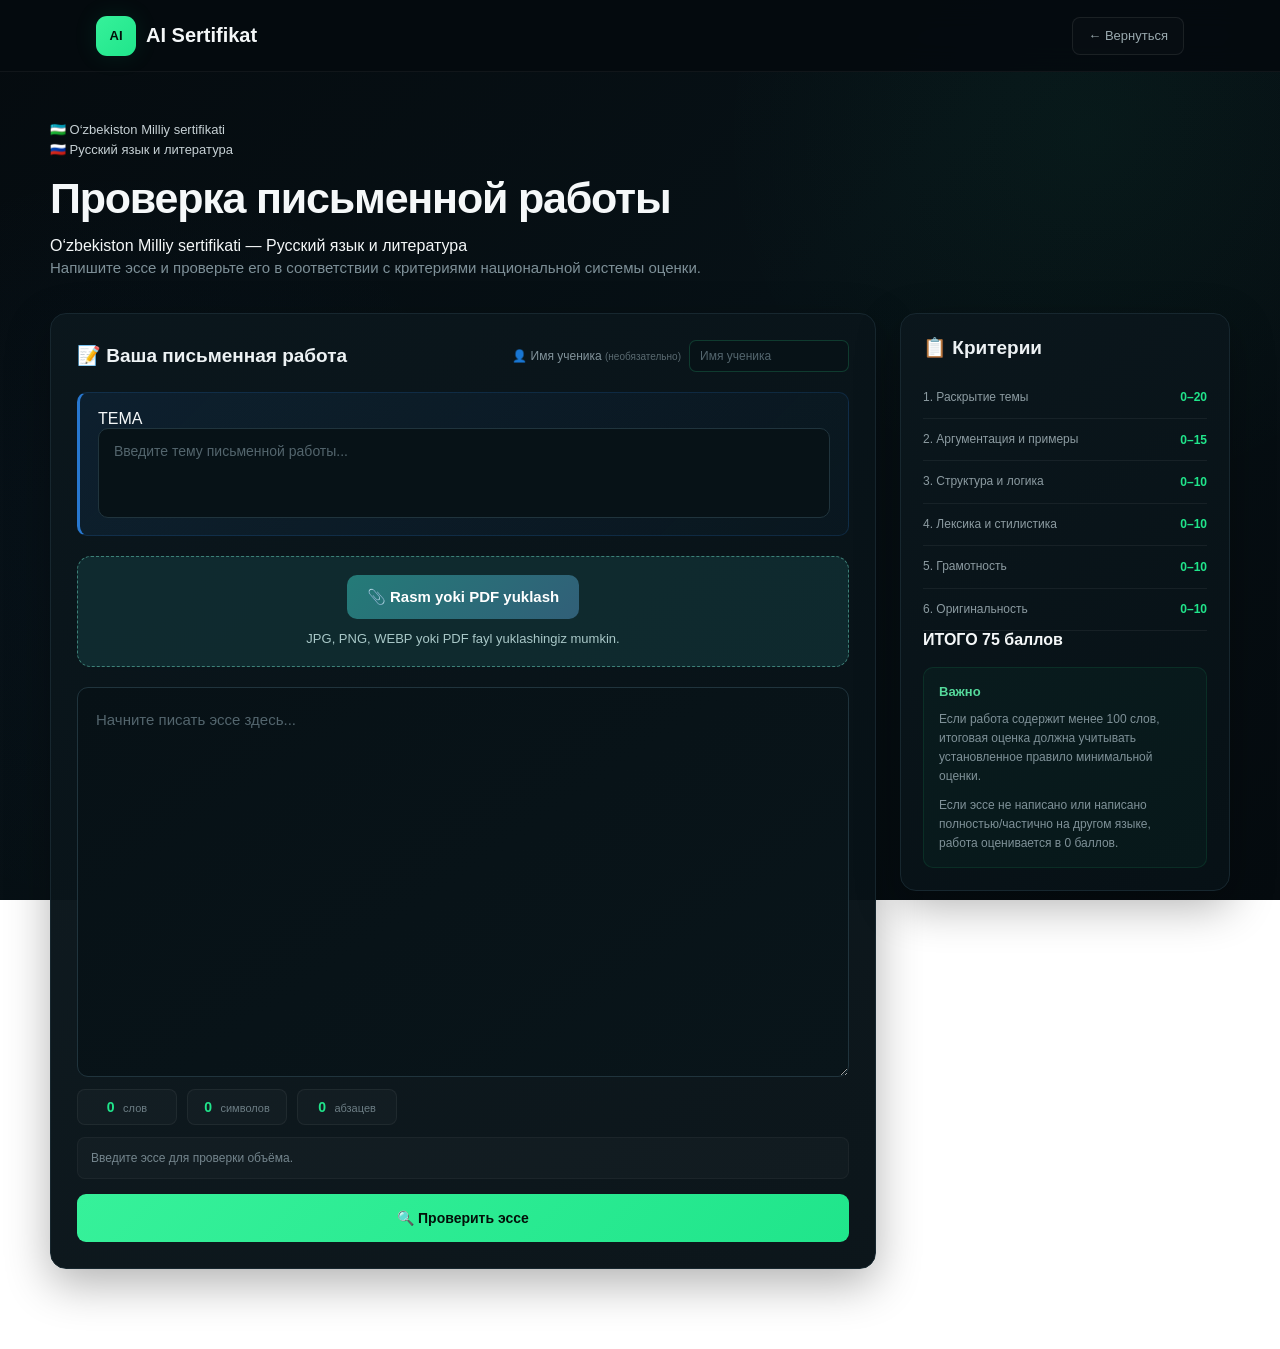
==== commit 5b649a39: "Add OCR essay upload and update essay checker" ====
--- a/frontend/html/rus-esse.html
+++ b/frontend/html/rus-esse.html
@@ -8,6 +8,71 @@
     <title>Проверка эссе — Русский язык и литература</title>
 
     <link rel="stylesheet" href="../css/rus-esse.css">
+
+    <!-- OCR UPLOAD — FORCE VISIBLE -->
+    <style>
+        .ocr-upload {
+            display: block !important;
+            width: 100% !important;
+            box-sizing: border-box !important;
+            margin: 20px 0 !important;
+            padding: 18px !important;
+            border: 1px dashed rgba(100, 200, 180, 0.55) !important;
+            border-radius: 14px !important;
+            background: rgba(20, 60, 65, 0.55) !important;
+            text-align: center !important;
+            visibility: visible !important;
+            opacity: 1 !important;
+        }
+
+        .ocr-upload-label {
+            display: inline-flex !important;
+            align-items: center !important;
+            justify-content: center !important;
+            min-height: 44px !important;
+            padding: 11px 20px !important;
+            border-radius: 10px !important;
+            background: linear-gradient(
+                135deg,
+                #247b78,
+                #315f78
+            ) !important;
+            color: #ffffff !important;
+            font-size: 15px !important;
+            font-weight: 600 !important;
+            cursor: pointer !important;
+            visibility: visible !important;
+            opacity: 1 !important;
+        }
+
+        .ocr-upload-label:hover {
+            transform: translateY(-2px);
+            opacity: 0.92 !important;
+        }
+
+        .ocr-upload input[type="file"] {
+            position: absolute !important;
+            width: 1px !important;
+            height: 1px !important;
+            padding: 0 !important;
+            margin: -1px !important;
+            overflow: hidden !important;
+            clip: rect(0, 0, 0, 0) !important;
+            white-space: nowrap !important;
+            border: 0 !important;
+        }
+
+        .ocr-upload small,
+        #ocrStatus {
+            display: block !important;
+            margin-top: 10px !important;
+            color: #a9c8c8 !important;
+            font-size: 13px !important;
+            line-height: 1.5 !important;
+            visibility: visible !important;
+            opacity: 1 !important;
+        }
+    </style>
 </head>
 
 <body>
@@ -109,6 +174,30 @@
                 </div>
 
 
+                <!-- ================= OCR ================= -->
+
+                <div class="ocr-upload">
+
+                    <label
+                        for="essayFile"
+                        class="ocr-upload-label"
+                    >
+                        📎 Rasm yoki PDF yuklash
+                    </label>
+
+                    <input
+                        type="file"
+                        id="essayFile"
+                        accept=".jpg,.jpeg,.png,.webp,.pdf"
+                    >
+
+                    <small id="ocrStatus">
+                        JPG, PNG, WEBP yoki PDF fayl yuklashingiz mumkin.
+                    </small>
+
+                </div>
+
+
                 <!-- ================= ESSAY ================= -->
 
                 <textarea
@@ -553,7 +642,8 @@
 </main>
 
 
-<script src="../js/rus-esse-75-ball.js"></script>
+<script src="../js/rus-esse.js"></script>
+
 </body>
 
 </html>
--- a/frontend/css/rus-esse.css
+++ b/frontend/css/rus-esse.css
@@ -1950,3 +1950,43 @@
         margin: 0;
     }
 }
+
+
+/* OCR UPLOAD */
+
+.ocr-upload {
+    display: block !important;
+    width: 100%;
+    margin: 20px 0;
+    padding: 20px;
+    border: 2px dashed #20e58b;
+    border-radius: 14px;
+    background: #0a171d;
+    text-align: center;
+}
+
+.ocr-upload-label {
+    display: inline-flex !important;
+    padding: 12px 24px;
+    background: #20e58b;
+    color: #050b0f;
+    border-radius: 10px;
+    font-size: 15px;
+    font-weight: 700;
+    cursor: pointer;
+}
+
+.ocr-upload input[type="file"] {
+    display: none !important;
+}
+
+.ocr-upload small {
+    display: block !important;
+    margin-top: 10px;
+    color: #a1afb5;
+    font-size: 13px;
+}
+
+#ocrStatus {
+    display: block !important;
+}
